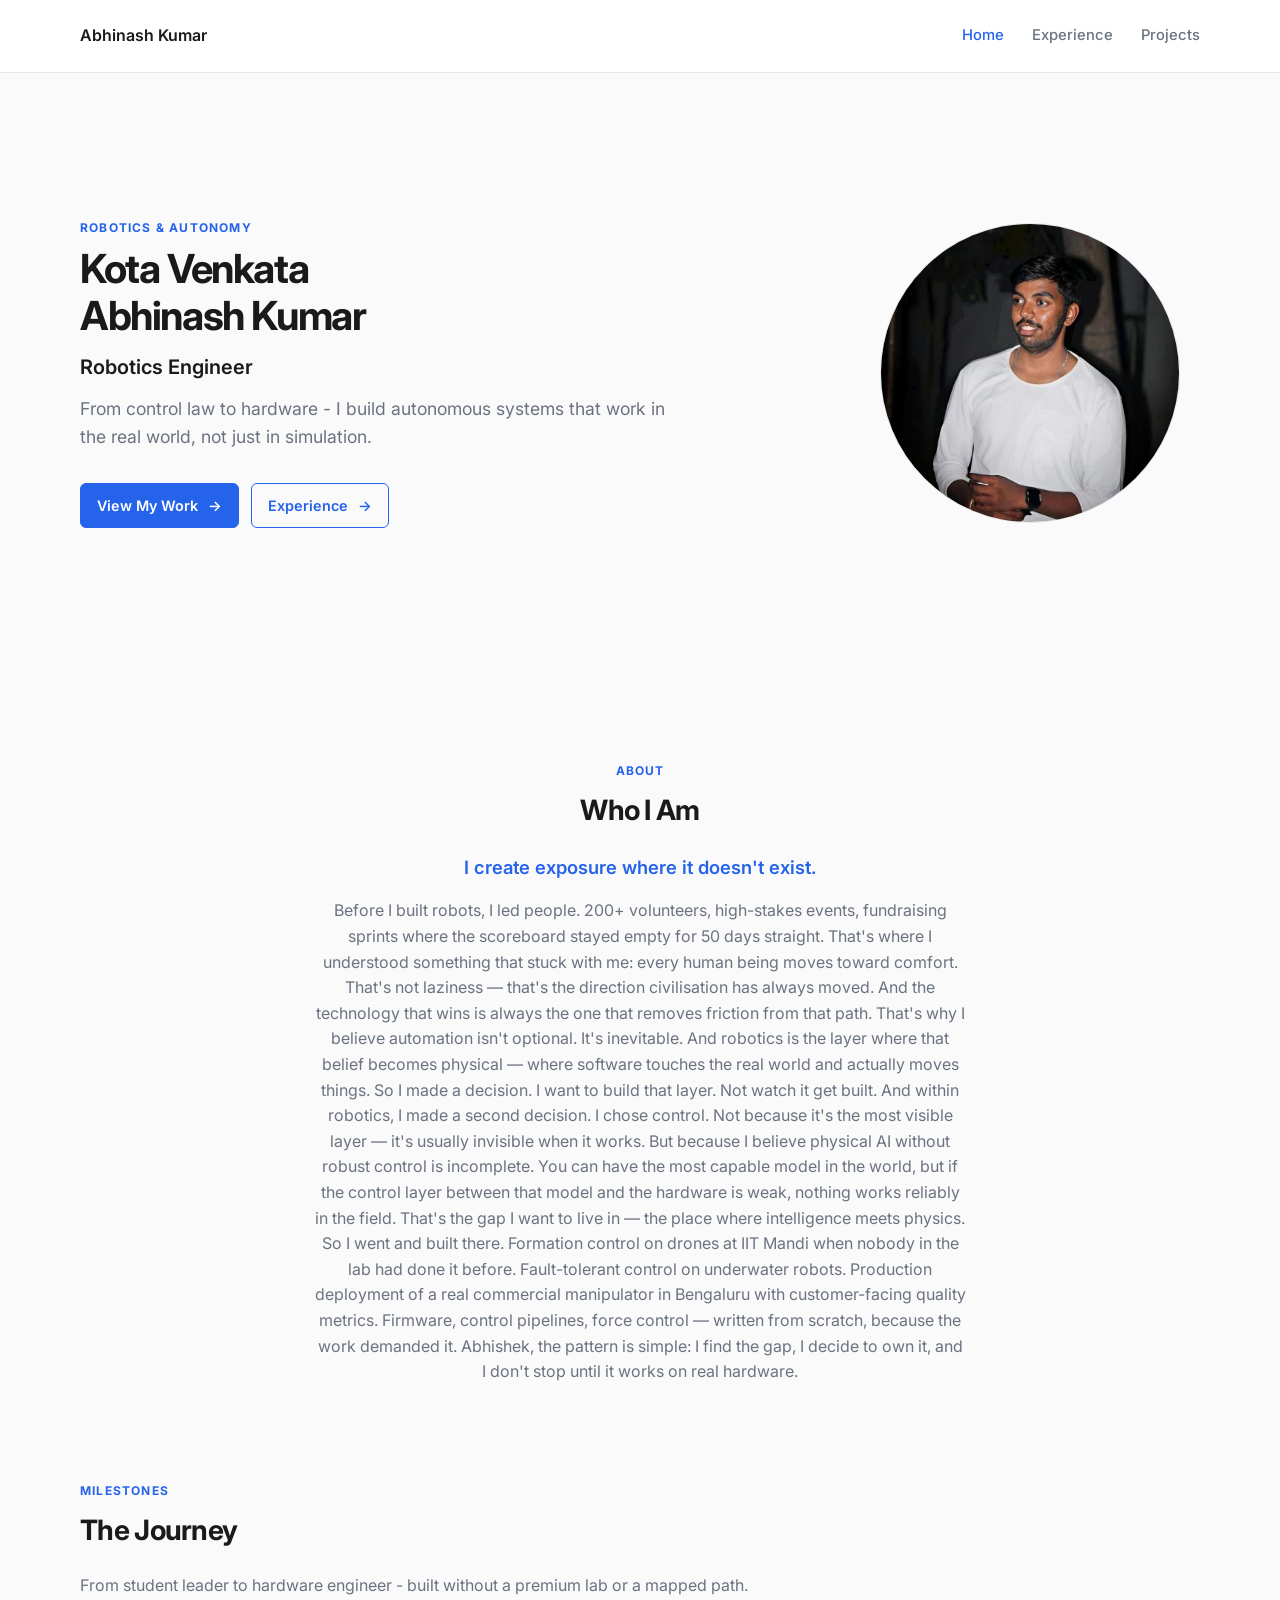
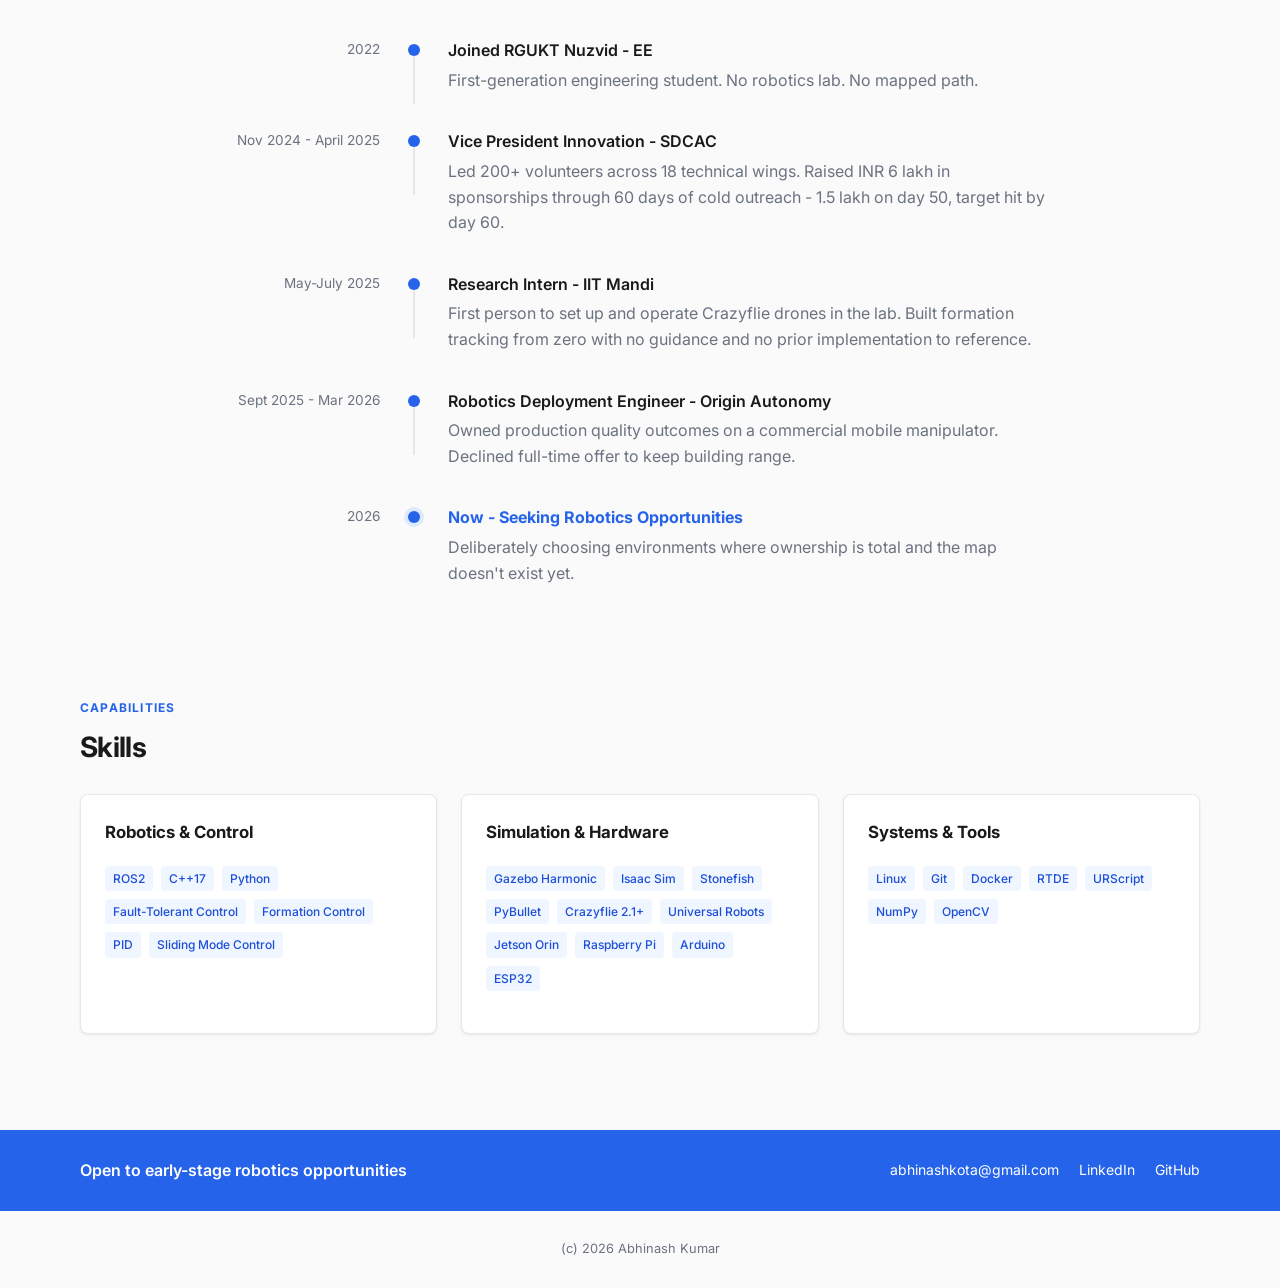
==== index.html @ 40cbc2d2 "Initial commit" ====
﻿<!-- To share: zip the entire portfolio/ folder and send. To host: upload to GitHub Pages or Netlify drag-and-drop. -->
<!doctype html>
<html lang="en">
<head>
  <meta charset="UTF-8">
  <meta name="viewport" content="width=device-width, initial-scale=1.0">
  <meta name="description" content="Portfolio of Kota Venkata Abhinash Kumar, Robotics Engineer.">
  <title>Abhinash Kumar | Robotics Engineer</title>
  <link rel="preconnect" href="https://fonts.googleapis.com">
  <link rel="preconnect" href="https://fonts.gstatic.com" crossorigin>
  <link href="https://fonts.googleapis.com/css2?family=Inter:wght@400;500;600;700&display=swap" rel="stylesheet">
  <link rel="stylesheet" href="style.css">
</head>
<body>
  <!-- Site navigation -->
  <header class="site-header">
<nav class="nav container" aria-label="Primary navigation">
    <a class="brand" href="index.html">Abhinash Kumar</a>
    <button class="nav-toggle" aria-label="Toggle navigation" aria-expanded="false">
<span>
</span>
<span>
</span>
<span>
</span>
</button>
    <div class="nav-links">
<a class="active" href="index.html">Home</a>
<a href="experience.html">Experience</a>
<a href="projects.html">Projects</a>
</div>
  </nav>
</header>
  <main>
    <!-- Hero -->
    <section class="hero container">
      <div class="hero-copy">
<p class="eyebrow">Robotics &amp; autonomy</p>
<h1>Kota Venkata<br>Abhinash Kumar</h1>
<p class="hero-title">Robotics Engineer</p>
<p class="lead">From control law to hardware  -  I build autonomous systems that work in the real world, not just in simulation.</p>
<div class="actions">
<a class="button primary" href="projects.html">View My Work <span> -> </span>
</a>
<a class="button secondary" href="experience.html">Experience <span> -> </span>
</a>
</div>
</div>
      <!-- /* Replace with: assets/images/profile-photo.jpg */ -->
      <img class="profile-photo" src="assets/images/profile-photo.jpg" alt="Kota Venkata Abhinash Kumar">
      <div class="profile-placeholder" role="img" aria-label="Profile Photo placeholder">
<span>Profile Photo</span>
<small>300 x 300px</small>
</div>
    </section>
    <!-- About -->
    <section class="about section-narrow">
<p class="eyebrow">About</p>
<h2>Who I Am</h2>
<p class="identity-statement">I create exposure where it doesn't exist.</p>
<p>Before I built robots, I led people.
200+ volunteers, high-stakes events, fundraising sprints where the scoreboard stayed empty for 50 days straight. That's where I understood something that stuck with me: every human being moves toward comfort. That's not laziness — that's the direction civilisation has always moved. And the technology that wins is always the one that removes friction from that path.
That's why I believe automation isn't optional. It's inevitable. And robotics is the layer where that belief becomes physical — where software touches the real world and actually moves things.
So I made a decision. I want to build that layer. Not watch it get built.
And within robotics, I made a second decision. I chose control. Not because it's the most visible layer — it's usually invisible when it works. But because I believe physical AI without robust control is incomplete. You can have the most capable model in the world, but if the control layer between that model and the hardware is weak, nothing works reliably in the field. That's the gap I want to live in — the place where intelligence meets physics.
So I went and built there. Formation control on drones at IIT Mandi when nobody in the lab had done it before. Fault-tolerant control on underwater robots. Production deployment of a real commercial manipulator in Bengaluru with customer-facing quality metrics. Firmware, control pipelines, force control — written from scratch, because the work demanded it.
Abhishek, the pattern is simple: I find the gap, I decide to own it, and I don't stop until it works on real hardware.</p>
</section>
    <!-- Achievement timeline -->
    <section class="journey container">
<div class="section-intro">
<p class="eyebrow">Milestones</p>
<h2>The Journey</h2>
<p>From student leader to hardware engineer  -  built without a premium lab or a mapped path.</p>
</div>
<div class="timeline">
      <article class="timeline-item">
<p class="timeline-date">2022</p>
<div class="timeline-marker" aria-hidden="true">
</div>
<div class="timeline-content">
<h3>Joined RGUKT Nuzvid  -  EE</h3>
<p>First-generation engineering student. No robotics lab. No mapped path.</p>
</div>
</article>
      <article class="timeline-item">
<p class="timeline-date">Nov 2024 - April 2025</p>
<div class="timeline-marker" aria-hidden="true">
</div>
<div class="timeline-content">
<h3>Vice President Innovation  -  SDCAC</h3>
<p>Led 200+ volunteers across 18 technical wings. Raised INR 6 lakh in sponsorships through 60 days of cold outreach  -  1.5 lakh on day 50, target hit by day 60.</p>
</div>
</article>
      <article class="timeline-item">
<p class="timeline-date">May-July 2025</p>
<div class="timeline-marker" aria-hidden="true">
</div>
<div class="timeline-content">
<h3>Research Intern  -  IIT Mandi</h3>
<p>First person to set up and operate Crazyflie drones in the lab. Built formation tracking from zero with no guidance and no prior implementation to reference.</p>
</div>
</article>
      <article class="timeline-item">
<p class="timeline-date">Sept 2025 - Mar 2026</p>
<div class="timeline-marker" aria-hidden="true">
</div>
<div class="timeline-content">
<h3>Robotics Deployment Engineer  -  Origin Autonomy</h3>
<p>Owned production quality outcomes on a commercial mobile manipulator. Declined full-time offer to keep building range.</p>
</div>
</article>
      <article class="timeline-item current">
<p class="timeline-date">2026</p>
<div class="timeline-marker" aria-hidden="true">
</div>
<div class="timeline-content">
<h3>Now  -  Seeking Robotics Opportunities</h3>
<p>Deliberately choosing environments where ownership is total and the map doesn't exist yet.</p>
</div>
</article>
    </div>
</section>
    <!-- Skills -->
    <section class="skills container">
<div class="section-intro">
<p class="eyebrow">Capabilities</p>
<h2>Skills</h2>
</div>
<div class="skill-grid">
      <article class="card skill-card">
<h3>Robotics &amp; Control</h3>
<div class="tags">
<span>ROS2</span>
<span>C++17</span>
<span>Python</span>
<span>Fault-Tolerant Control</span>
<span>Formation Control</span>
<span>PID</span>
<span>Sliding Mode Control</span>
</div>
</article>
      <article class="card skill-card">
<h3>Simulation &amp; Hardware</h3>
<div class="tags">
<span>Gazebo Harmonic</span>
<span>Isaac Sim</span>
<span>Stonefish</span>
<span>PyBullet</span>
<span>Crazyflie 2.1+</span>
<span>Universal Robots</span>
<span>Jetson Orin</span>
<span>Raspberry Pi</span>
<span>Arduino</span>
<span>ESP32</span>
</div>
</article>
      <article class="card skill-card">
<h3>Systems &amp; Tools</h3>
<div class="tags">
<span>Linux</span>
<span>Git</span>
<span>Docker</span>
<span>RTDE</span>
<span>URScript</span>
<span>NumPy</span>
<span>OpenCV</span>
</div>
</article>
    </div>
</section>
    <!-- Contact -->
    <section class="contact-strip">
<div class="container contact-content">
<p>Open to early-stage robotics opportunities</p>
<div>
<a href="mailto:abhinashkota@gmail.com">abhinashkota@gmail.com</a>
<a href="https://linkedin.com/in/kota-abhinash" target="_blank" rel="noopener">LinkedIn</a>
<a href="https://github.com/AbhinashKumar-kota" target="_blank" rel="noopener">GitHub</a>
</div>
</div>
</section>
  </main>
  <!-- Footer -->
<footer>(c) 2026 Abhinash Kumar</footer>
<script src="script.js">
</script>
</body>
</html>
---- style.css ----
﻿:root{--bg:#FAFAFA;--text:#1A1A1A;--accent:#2563EB;--card:#FFF;--border:#E5E7EB;--muted:#6B7280;--placeholder:#F3F4F6;--dark:#1F2937;--amber:#B45309;--amber-bg:#FEF3C7;--shadow:0 1px 3px rgba(0,0,0,.08);--radius:8px;--space:8px;--container:1120px}
*{box-sizing:border-box}
html{scroll-behavior:smooth}
body{margin:0;background:var(--bg);color:var(--text);font-family:Inter,Arial,sans-serif;font-size:16px;line-height:1.6}
.container{width:min(calc(100% - 48px),var(--container));margin:auto}
.site-header{position:sticky;top:0;z-index:10;background:#fff;border-bottom:1px solid var(--border)}
.nav{height:72px;display:flex;align-items:center;justify-content:space-between}
.brand{font-weight:600;color:var(--text);text-decoration:none}
.nav-links{display:flex;align-items:center;gap:28px}
.nav-links a{color:var(--muted);font-size:.925rem;font-weight:500;text-decoration:none;transition:color .2s ease}
.nav-links a:hover,.nav-links .active{color:var(--accent)}
.nav-toggle{display:none;border:0;background:transparent;padding:8px;cursor:pointer}
.nav-toggle span{display:block;width:22px;height:2px;background:var(--text);margin:4px}
.hero{display:grid;grid-template-columns:1fr 320px;gap:80px;align-items:center;min-height:600px;padding:80px 0}
.eyebrow,.project-number,.small-label{margin:0 0 8px;color:var(--accent);font-size:.75rem;font-weight:700;letter-spacing:.1em;text-transform:uppercase}
.hero h1,.page-heading h1{font-size:2.5rem;line-height:1.18;letter-spacing:-.035em;margin:0}
.hero-title{font-size:1.25rem;font-weight:600;margin:12px 0}
.lead{font-size:1.1rem;color:var(--muted);max-width:600px;margin:0}
.actions{display:flex;gap:12px;margin-top:32px}
.button{display:inline-flex;align-items:center;gap:10px;border:1px solid var(--accent);border-radius:6px;padding:10px 16px;font-size:.9rem;font-weight:600;text-decoration:none;transition:all .2s ease}
.button.primary{background:var(--accent);color:#fff}
.button.secondary{color:var(--accent);background:transparent}
.button:hover{transform:translateY(-1px);box-shadow:var(--shadow)}
.profile-placeholder{height:300px;width:300px;border-radius:50%;background:var(--placeholder);border:1px dashed #D1D5DB;color:var(--muted);display:flex;flex-direction:column;align-items:center;justify-content:center;text-align:center}
.profile-photo{width:300px;height:300px;object-fit:cover;border-radius:50%;border:1px solid var(--border)}
.profile-photo.image-ready+.profile-placeholder{display:none}
.profile-photo.image-missing{display:none}
.placeholder small,.profile-placeholder small,.video-placeholder small{display:block;font-size:.75rem;margin-top:4px;color:var(--muted)}
.section-narrow{max-width:700px;margin:0 auto;padding:88px 24px 96px;text-align:center}
.section-narrow h2,.section-intro h2{font-size:1.75rem;letter-spacing:-.025em;margin:0 0 20px}
.section-narrow p:last-child{color:var(--muted);margin:0}
.skills{padding:16px 0 96px}
.section-intro{margin-bottom:24px}
.skill-grid{display:grid;grid-template-columns:repeat(3,1fr);gap:24px}
.card{background:var(--card);border:1px solid var(--border);border-radius:var(--radius);box-shadow:var(--shadow)}
.skill-card{padding:24px}
.skill-card h3{font-size:1.05rem;margin:0 0 20px}
.tags{display:flex;flex-wrap:wrap;gap:8px;margin:18px 0}
.tags span{font-size:.75rem;background:#EFF6FF;color:#1D4ED8;padding:3px 8px;border-radius:4px;font-weight:500}
.contact-strip{background:var(--accent);color:#fff;padding:28px 0}
.contact-content{display:flex;justify-content:space-between;align-items:center;gap:24px}
.contact-content p{font-weight:600;margin:0}
.contact-content div{display:flex;gap:20px}
.contact-content a{color:#fff;text-decoration:none;font-size:.875rem}
.contact-content a:hover{text-decoration:underline}
footer{text-align:center;color:var(--muted);font-size:.8rem;padding:28px 24px}
.page{padding-top:72px}
.page-heading{padding-bottom:56px}
.page-heading h1{margin-bottom:8px}
.page-heading>p:last-child{color:var(--muted);margin:0}
.experience-card{display:grid;grid-template-columns:minmax(0,1.1fr) minmax(340px,.9fr);gap:48px;padding:40px 0;border-top:1px solid var(--border)}
.experience-card:last-of-type{border-bottom:1px solid var(--border)}
.company{font-weight:700;margin:0;color:var(--accent)}
.company span{color:var(--muted);font-weight:400}
.experience-copy h2,.project-copy h2{font-size:1.5rem;letter-spacing:-.025em;line-height:1.3;margin:4px 0}
.meta{font-size:.875rem;color:var(--muted);margin:0}
.experience-copy section{margin-top:28px}
.experience-copy h3{font-size:.8rem;text-transform:uppercase;letter-spacing:.08em;margin:0 0 8px}
.experience-copy section p,.experience-copy li{color:#374151}
.experience-copy ul,.highlights{padding-left:20px;margin:8px 0}
.experience-copy li,.highlights li{margin-bottom:8px}
.results li::marker{color:var(--accent)}
.media-grid{display:grid;grid-template-columns:1fr;gap:16px;align-content:start}
.origin-media-grid{display:block}
.origin-media-gallery{display:flex;gap:16px;overflow-x:auto;padding:0 0 12px;scroll-snap-type:x mandatory;scrollbar-color:var(--border) transparent}
.origin-media-slide{flex:0 0 100%;scroll-snap-align:start;margin:0;background:var(--card);border:1px solid var(--border);border-radius:var(--radius);box-shadow:var(--shadow);overflow:hidden}
.origin-slide-image,.origin-slide-video{display:block;width:100%;height:auto;aspect-ratio:16/9;min-height:0;border:0;border-radius:0;object-fit:contain;background:var(--placeholder)}
.origin-setup-image{object-fit:cover}
.origin-media-slide figcaption{padding:10px 14px;color:var(--muted);font-size:.8rem}
.gallery-hint{margin:4px 0 0;color:var(--muted);font-size:.8rem;text-align:right}
.placeholder{background:var(--placeholder);border:1px dashed #D1D5DB;color:var(--muted);display:flex;flex-direction:column;align-items:center;justify-content:center;text-align:center;padding:24px;font-size:.875rem;line-height:1.4}
.media-image{display:block;width:100%;height:100%;object-fit:cover;border:1px solid var(--border);border-radius:var(--radius)}
.media-image.diagram{object-fit:contain;background:#FFFFFF}
.media-image.technical-figure{height:auto;object-fit:contain;background:#FFFFFF}
.media-image.blue-rov-architecture,.media-image.blue-rov-result,.media-image.bmo-architecture,.media-image.bmo-workflow{min-height:0;aspect-ratio:auto}
.media-image.blue-rov-architecture{width:85%;max-height:210px;margin:0 auto}
.media-image.bmo-workflow{width:auto;max-width:100%;max-height:390px;margin:0 auto}
.media-image.formation-image{width:100%;min-height:0;aspect-ratio:auto}
.media-image.image-ready+.placeholder{display:none}
.media-image.image-missing{display:none}
.zoomable-image{cursor:zoom-in}
.image-modal{max-width:min(94vw,1440px);max-height:94vh;margin:auto;padding:0;border:0;border-radius:var(--radius);background:var(--dark);box-shadow:0 16px 48px rgba(0,0,0,.35)}
.image-modal::backdrop{background:rgba(17,24,39,.82)}
.image-modal-content{display:block;max-width:94vw;max-height:90vh;width:auto;height:auto;object-fit:contain}
.image-modal-close{position:absolute;top:10px;right:10px;width:36px;height:36px;border:0;border-radius:50%;background:rgba(255,255,255,.92);color:var(--text);font-size:1.75rem;line-height:1;cursor:pointer}
.project-video{display:block;width:100%;height:auto;min-height:250px;aspect-ratio:16/9;object-fit:contain;background:var(--dark);border:1px solid var(--border);border-radius:var(--radius)}
.project-video.blue-rov-video{min-height:0;aspect-ratio:auto}
.media-video{display:block;width:100%;height:auto;min-height:250px;aspect-ratio:16/9;object-fit:contain;background:var(--dark);border:1px solid var(--border);border-radius:var(--radius)}
.media-video.origin-slide-video{min-height:0;border:0;border-radius:0}
.landscape{min-height:250px}
.portraitish{min-height:300px}
.education{padding:32px;margin:72px 0 16px}
.education h2{font-size:1.25rem;margin:0 0 24px}
.education-info{display:grid;grid-template-columns:1fr .7fr 2fr;gap:24px}
.education-info p{color:var(--muted);margin:0;font-size:.9rem}
.education-info strong{color:var(--text)}
.project-card{display:grid;grid-template-columns:minmax(0,1.15fr) minmax(340px,.85fr);gap:48px;padding:56px 0;border-top:1px solid var(--border)}
.project-card.reverse .project-copy{order:2}
.project-card.reverse .project-media{order:1}
.project-summary{color:var(--muted);margin:18px 0 24px}
.diagram{min-height:300px}
.project-media{display:flex;flex-direction:column;gap:16px;justify-content:center}
.project-media>.media-image,.project-media>.project-video{flex:none}
.result-image{min-height:350px}
.stat-grid{display:grid;grid-template-columns:repeat(3,1fr);gap:8px;margin:16px 0}
.stat-grid div{border:1px solid var(--border);border-radius:6px;padding:12px}
.stat-grid strong{display:block;font-size:1.1rem;color:var(--accent)}
.stat-grid span{display:block;font-size:.7rem;color:var(--muted);line-height:1.35;margin-top:4px}
blockquote{border-left:3px solid var(--accent);padding-left:14px;margin:24px 0;color:#374151;font-weight:500}
.highlights{color:#374151;margin-bottom:28px}
.status{display:inline-block;vertical-align:middle;font-size:.7rem;font-weight:600;letter-spacing:0;background:var(--amber-bg);color:var(--amber);border-radius:999px;padding:3px 8px;margin-left:4px}
.video-placeholder{min-height:350px;background:var(--dark);color:#fff;display:flex;flex-direction:column;justify-content:center;align-items:center;text-align:center;padding:24px}
.video-placeholder p{margin:12px 0 0;font-size:.875rem}
.video-placeholder small{color:#D1D5DB}
.bmo-video-slot{min-height:220px;margin:24px 0}
.play{display:grid;place-items:center;width:52px;height:52px;border:2px solid #fff;border-radius:50%;padding-left:3px}
.three-media{display:grid;grid-template-columns:1fr 1fr}
.three-media .result-image{grid-column:span 2;min-height:280px}
.compact{align-items:center}
.compact .project-media .landscape{min-height:280px}

@media(max-width:768px){.container{width:min(calc(100% - 32px),var(--container))}
.nav{height:64px;position:relative}
.nav-toggle{display:block}
.nav-links{display:none;position:absolute;right:0;top:63px;width:180px;padding:16px;background:#fff;border:1px solid var(--border);border-radius:0 0 var(--radius) var(--radius);box-shadow:var(--shadow);flex-direction:column;align-items:flex-start;gap:14px}
.nav-links.open{display:flex}
.hero{grid-template-columns:1fr;gap:40px;min-height:0;padding:64px 0}
.profile-placeholder{width:220px;height:220px;grid-row:1;justify-self:start}
.profile-photo{width:220px;height:220px;grid-row:1;justify-self:start}
.hero h1,.page-heading h1{font-size:2.15rem}
.section-narrow{padding:64px 24px}
.skills{padding-bottom:64px}
.skill-grid,.education-info{grid-template-columns:1fr}
.contact-content{align-items:flex-start;flex-direction:column}
.contact-content div{flex-wrap:wrap;gap:8px 16px}
.page{padding-top:48px}
.page-heading{padding-bottom:40px}
.experience-card,.project-card{grid-template-columns:1fr;gap:28px;padding:40px 0}
.project-card.reverse .project-copy,.project-card.reverse .project-media{order:initial}
.education{margin-top:48px;padding:24px}
.diagram{min-height:230px}
.result-image,.video-placeholder{min-height:250px}
.stat-grid{grid-template-columns:1fr}
.three-media{grid-template-columns:1fr}
.three-media .result-image{grid-column:auto}
.actions{flex-wrap:wrap}
}

/* === TIMELINE COMPONENT === */
.identity-statement{color:var(--accent)!important;font-size:1.15rem;font-weight:600;margin:0 0 16px}
.journey{padding:0 0 96px}
.journey .section-intro{max-width:700px}
.journey .section-intro>p:last-child{color:var(--muted);margin:0}
.timeline{max-width:820px;margin:40px auto 0}
.timeline-item{display:grid;grid-template-columns:150px 28px 1fr;gap:20px;position:relative;padding-bottom:36px}
.timeline-item:last-child{padding-bottom:0}
.timeline-date{color:var(--muted);font-size:.85rem;margin:0;text-align:right;padding-top:1px}
.timeline-marker{position:relative;width:12px;height:12px;background:var(--accent);border-radius:50%;margin-top:6px;margin-left:8px}
.timeline-marker::after{content:"";position:absolute;top:12px;left:5px;width:2px;height:calc(100% + 36px);background:var(--border)}
.timeline-item:last-child .timeline-marker::after{display:none}
.timeline-content h3{font-size:1rem;margin:0 0 4px;font-weight:600}
.timeline-content p{color:var(--muted);margin:0}
.timeline-item.current .timeline-marker{box-shadow:0 0 0 4px #DBEAFE}
.timeline-item.current .timeline-content h3{font-weight:700;color:var(--accent)}

/* === TRAIT CALLOUT BOX === */
.trait-callout{border-left:3px solid var(--accent);background:#EFF6FF;border-radius:4px;padding:16px;margin-top:16px}
.experience-copy .trait-callout p{margin:0;color:var(--text);font-size:.95rem}
.experience-copy .trait-callout .callout-label{color:var(--muted);font-size:.75rem;font-weight:600;letter-spacing:.08em;text-transform:uppercase;margin-bottom:8px}
.experience-copy .trait-callout .callout-note{color:var(--muted);font-size:.875rem;font-style:italic;margin-top:10px}

@media(max-width:768px){
  .timeline-item{grid-template-columns:1fr;padding-left:28px;gap:0}
  .timeline-date{text-align:left;padding:0;margin-bottom:4px}
  .timeline-marker{position:absolute;left:0;top:0;margin:6px 0 0}
  .timeline-marker::after{height:calc(100% + 30px)}
  .journey{padding-bottom:64px}
}
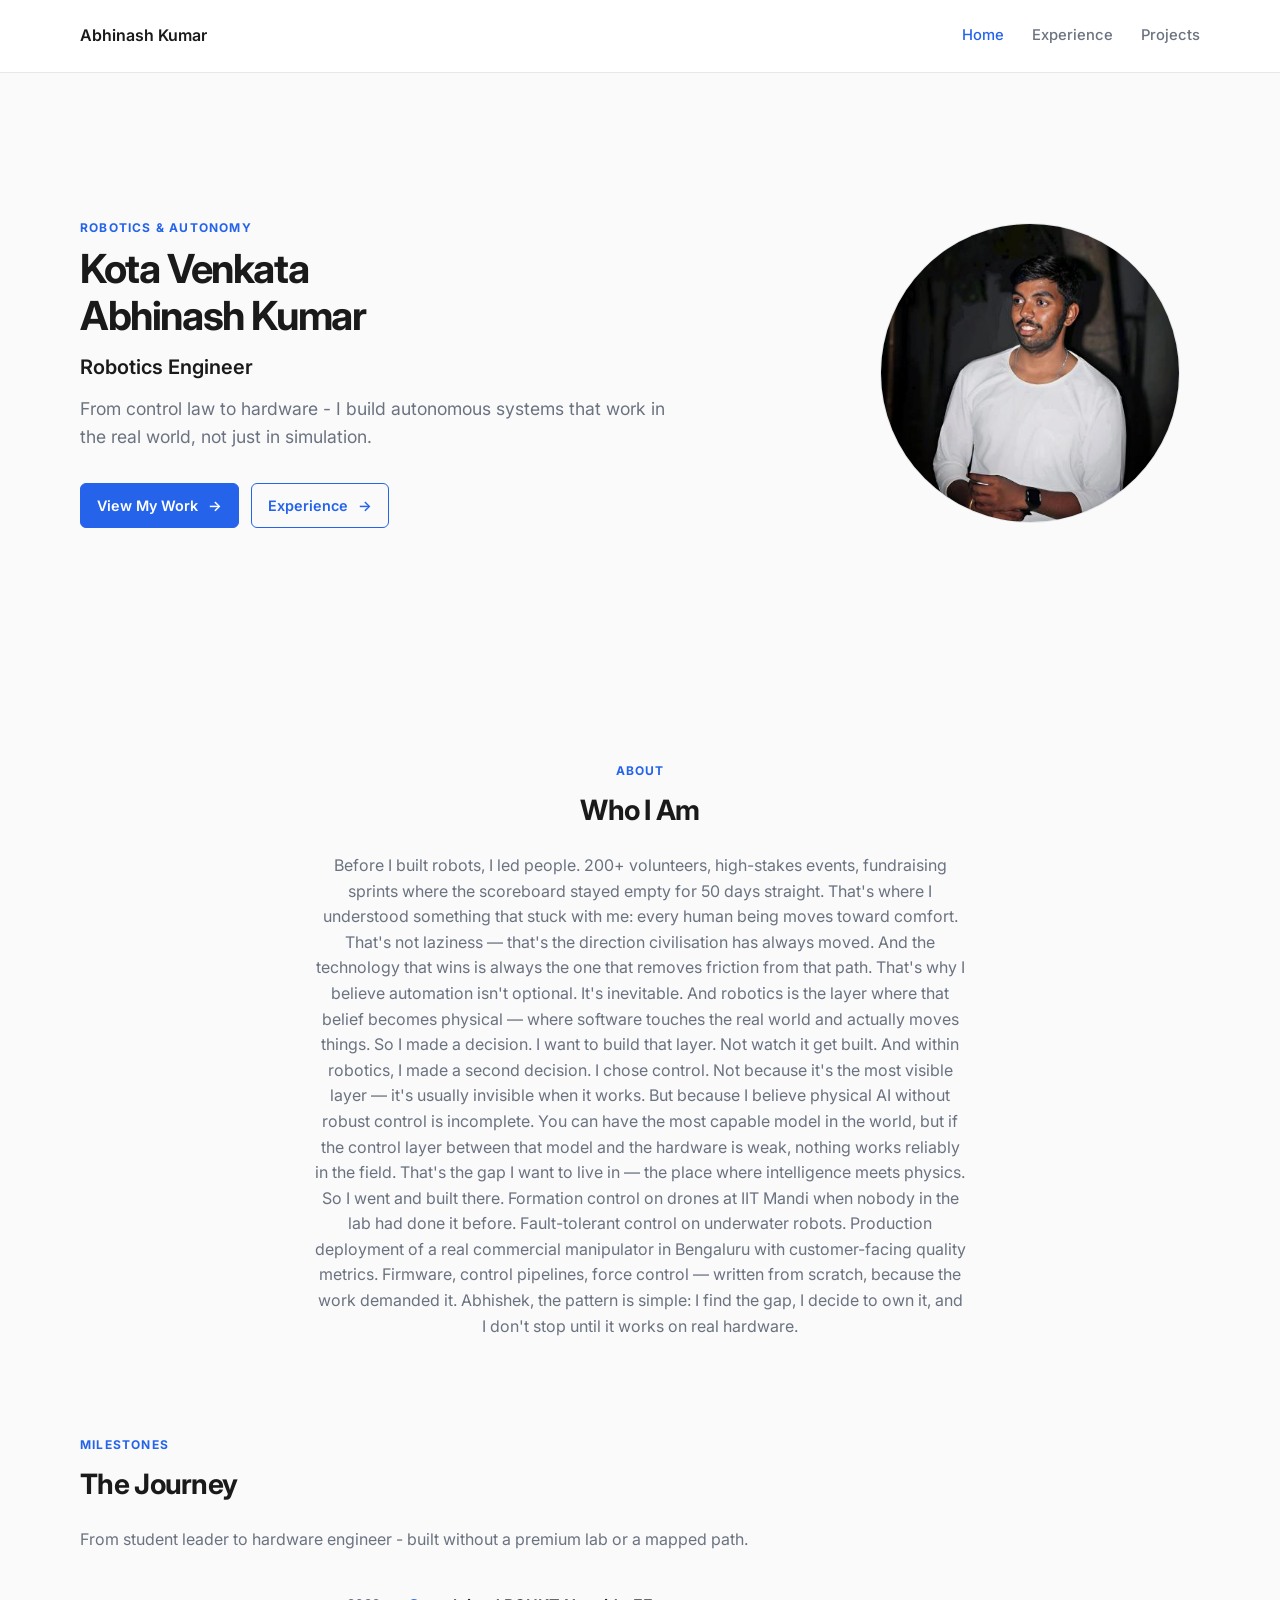
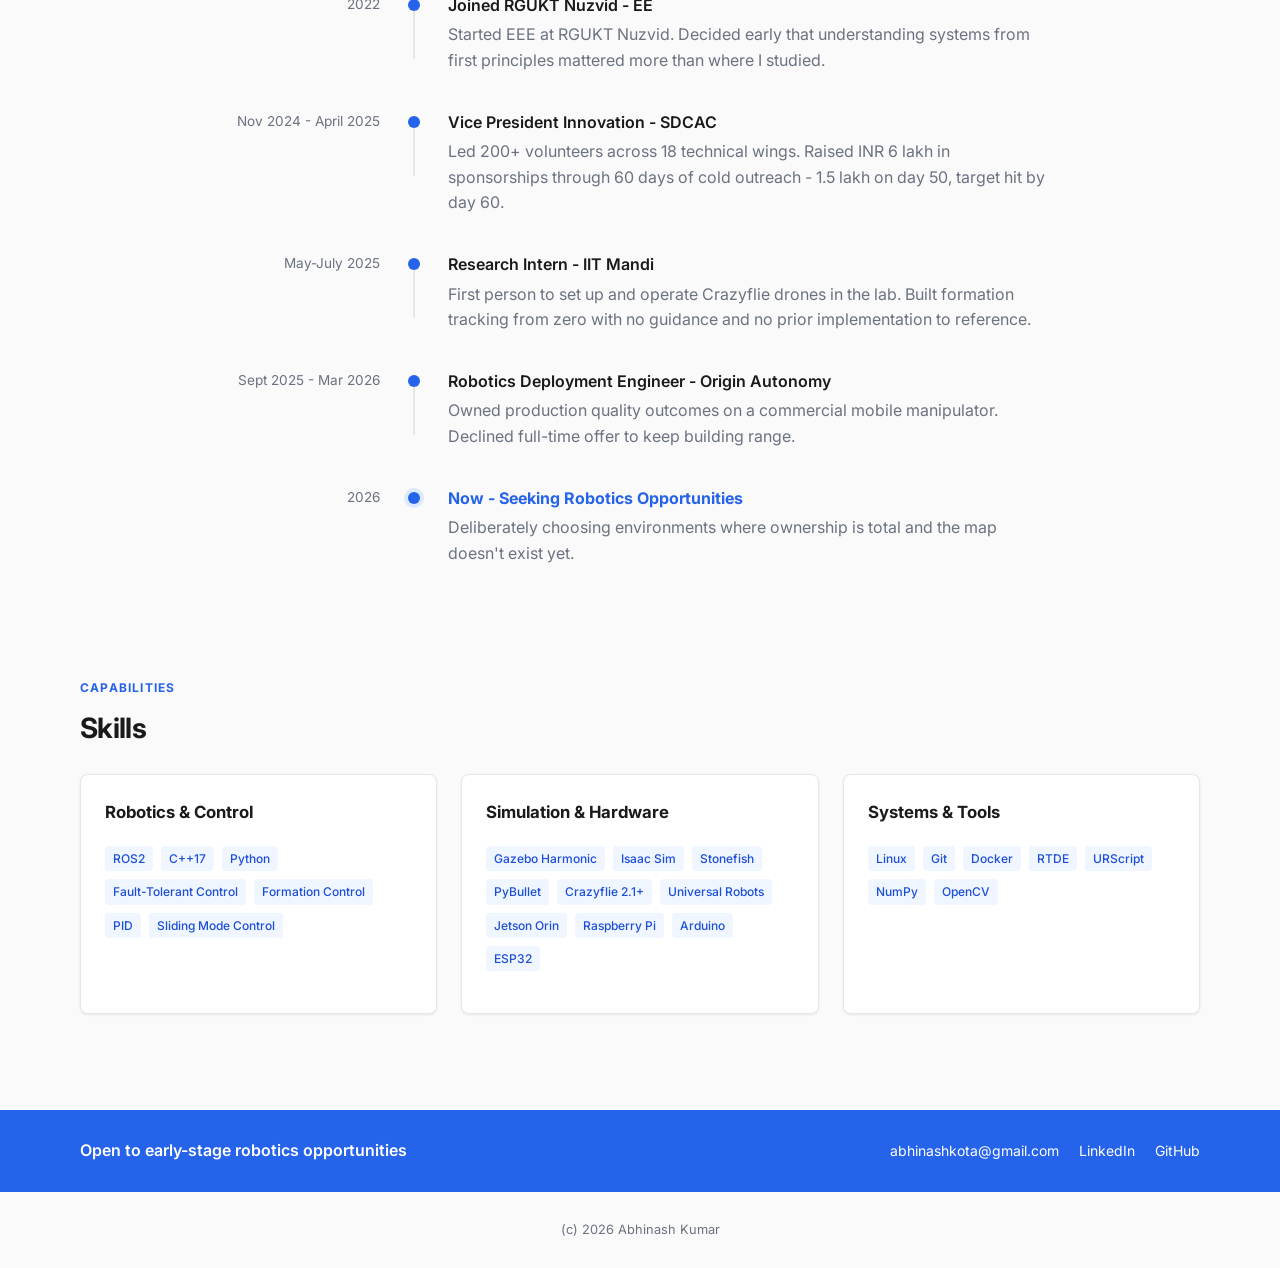
==== commit 1bf22bc8: "Update index" ====
--- a/index.html
+++ b/index.html
@@ -57,7 +57,6 @@
     <section class="about section-narrow">
 <p class="eyebrow">About</p>
 <h2>Who I Am</h2>
-<p class="identity-statement">I create exposure where it doesn't exist.</p>
 <p>Before I built robots, I led people.
 200+ volunteers, high-stakes events, fundraising sprints where the scoreboard stayed empty for 50 days straight. That's where I understood something that stuck with me: every human being moves toward comfort. That's not laziness — that's the direction civilisation has always moved. And the technology that wins is always the one that removes friction from that path.
 That's why I believe automation isn't optional. It's inevitable. And robotics is the layer where that belief becomes physical — where software touches the real world and actually moves things.
@@ -80,7 +79,7 @@
 </div>
 <div class="timeline-content">
 <h3>Joined RGUKT Nuzvid  -  EE</h3>
-<p>First-generation engineering student. No robotics lab. No mapped path.</p>
+<p>Started EEE at RGUKT Nuzvid. Decided early that understanding systems from first principles mattered more than where I studied.</p>
 </div>
 </article>
       <article class="timeline-item">
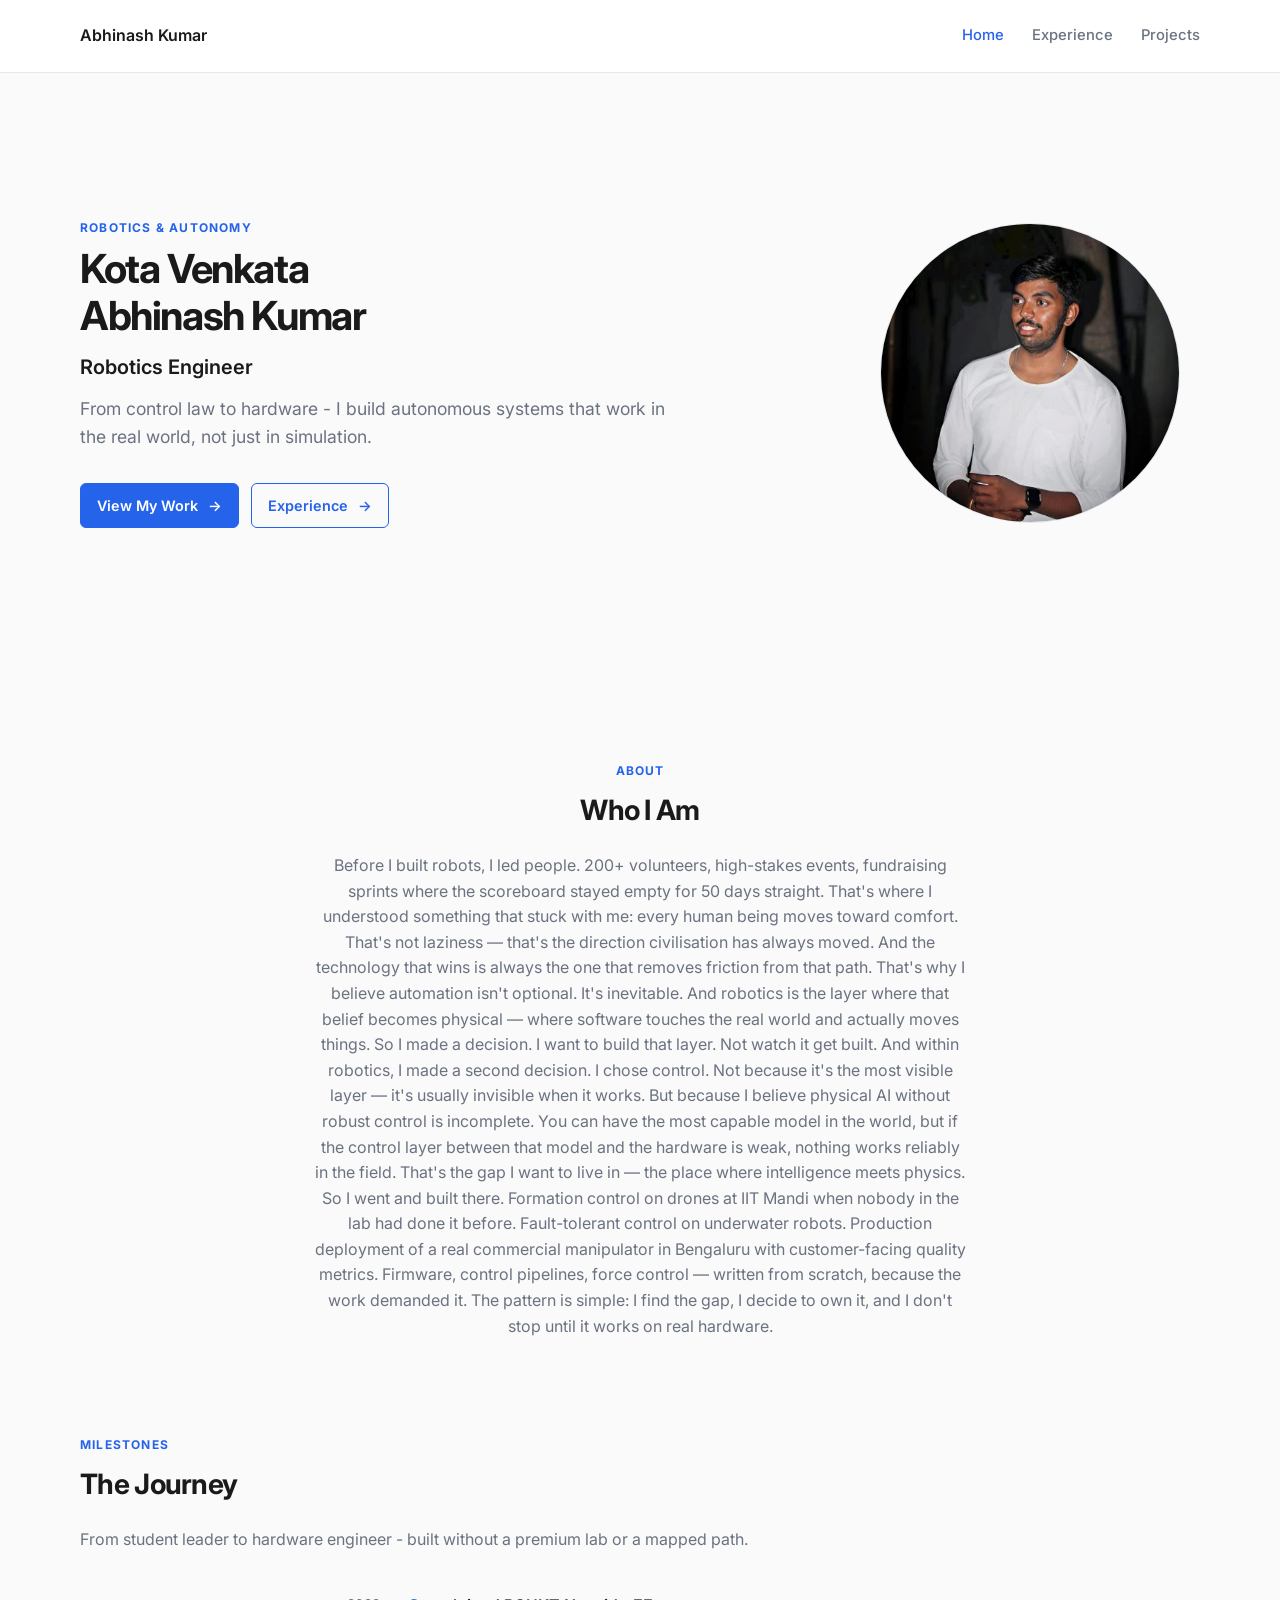
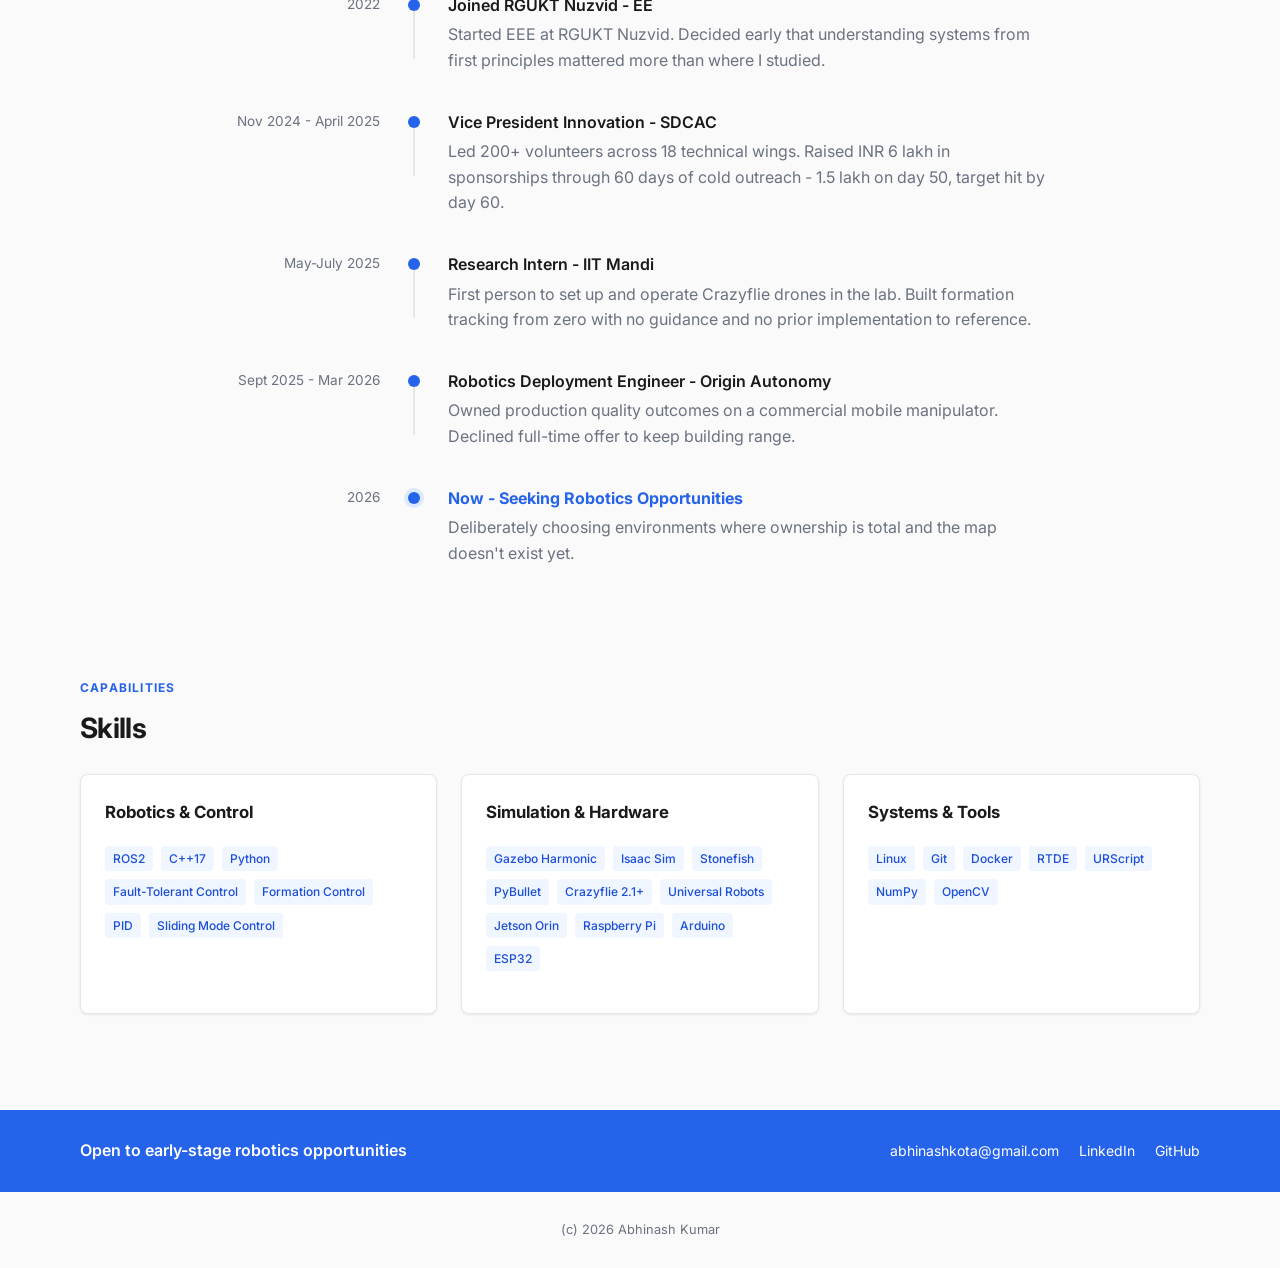
==== commit 8ca35988: "index-change" ====
--- a/index.html
+++ b/index.html
@@ -63,7 +63,7 @@
 So I made a decision. I want to build that layer. Not watch it get built.
 And within robotics, I made a second decision. I chose control. Not because it's the most visible layer — it's usually invisible when it works. But because I believe physical AI without robust control is incomplete. You can have the most capable model in the world, but if the control layer between that model and the hardware is weak, nothing works reliably in the field. That's the gap I want to live in — the place where intelligence meets physics.
 So I went and built there. Formation control on drones at IIT Mandi when nobody in the lab had done it before. Fault-tolerant control on underwater robots. Production deployment of a real commercial manipulator in Bengaluru with customer-facing quality metrics. Firmware, control pipelines, force control — written from scratch, because the work demanded it.
-Abhishek, the pattern is simple: I find the gap, I decide to own it, and I don't stop until it works on real hardware.</p>
+The pattern is simple: I find the gap, I decide to own it, and I don't stop until it works on real hardware.</p>
 </section>
     <!-- Achievement timeline -->
     <section class="journey container">
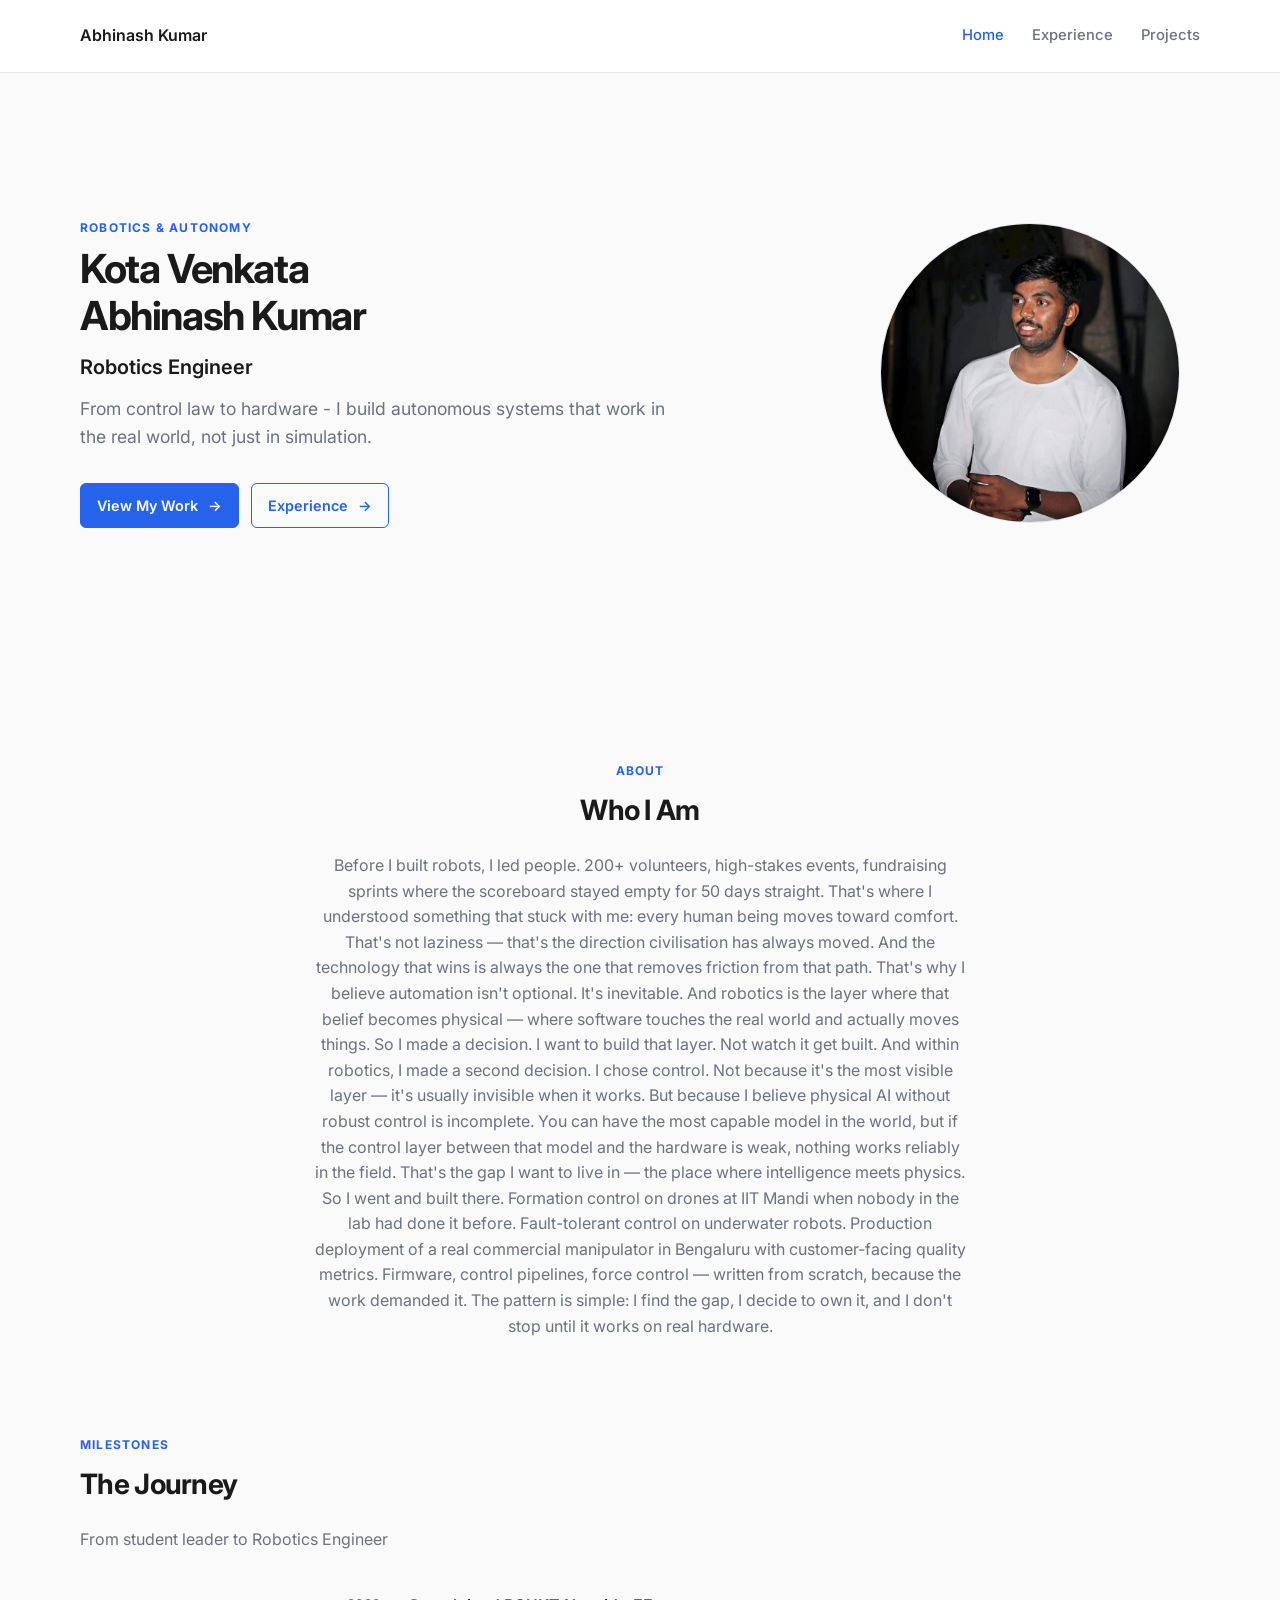
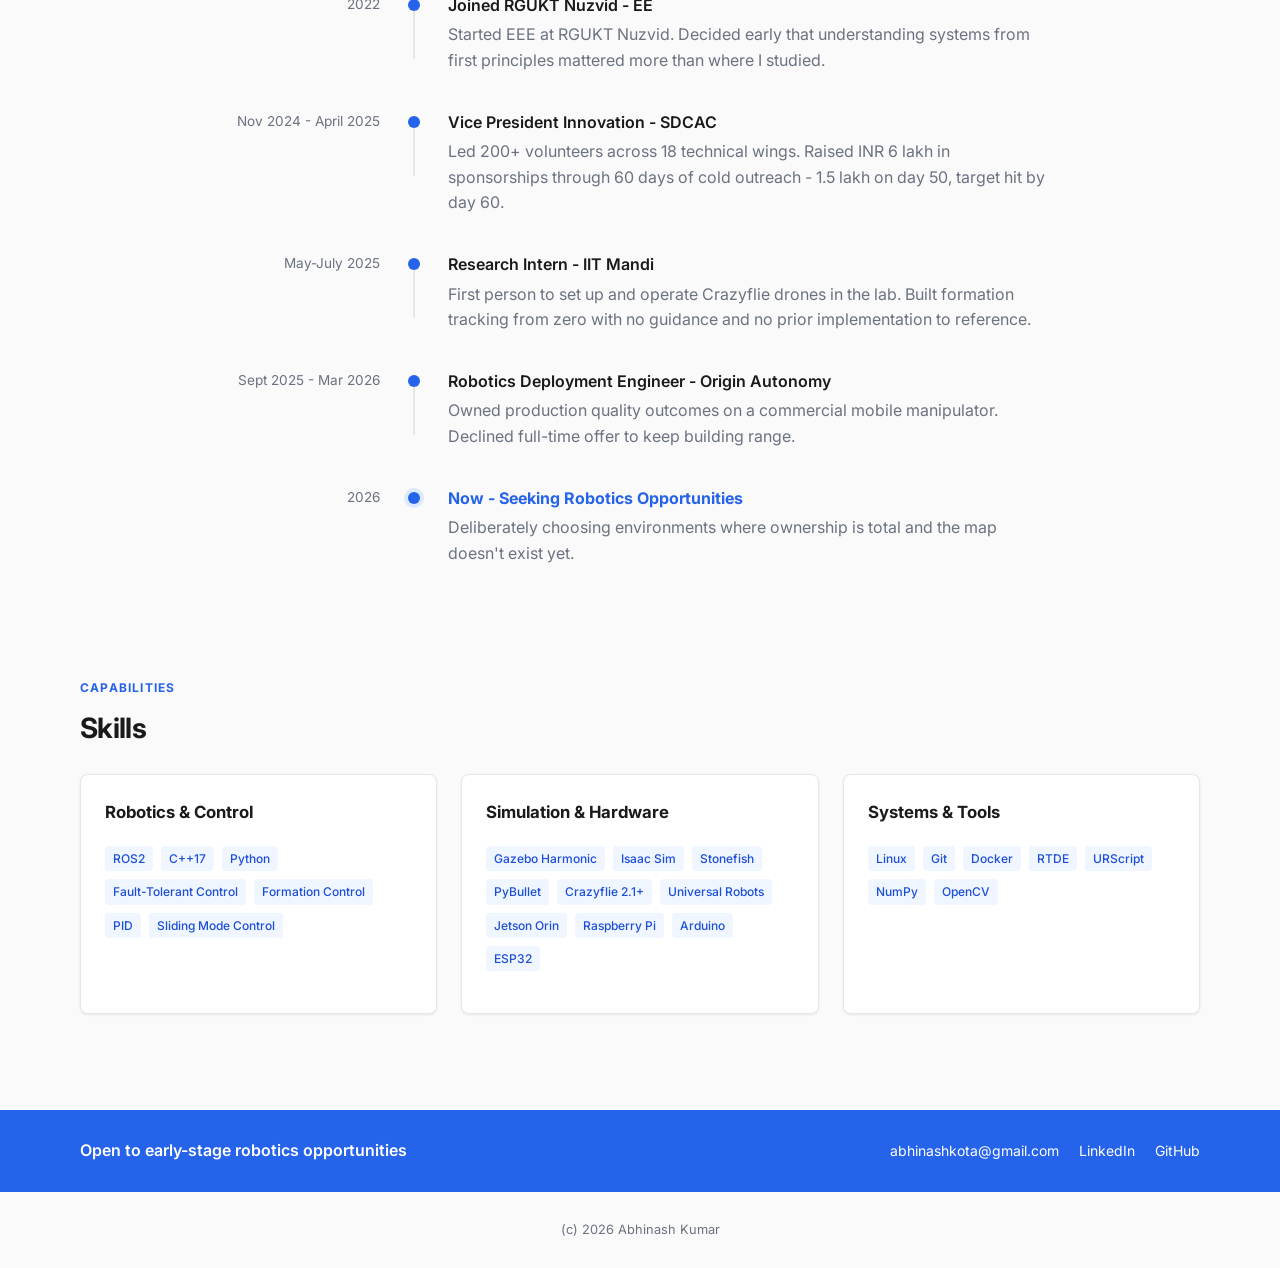
==== commit 492af587: "typo change" ====
--- a/index.html
+++ b/index.html
@@ -70,7 +70,7 @@
 <div class="section-intro">
 <p class="eyebrow">Milestones</p>
 <h2>The Journey</h2>
-<p>From student leader to hardware engineer  -  built without a premium lab or a mapped path.</p>
+<p>From student leader to Robotics Engineer </p>
 </div>
 <div class="timeline">
       <article class="timeline-item">
